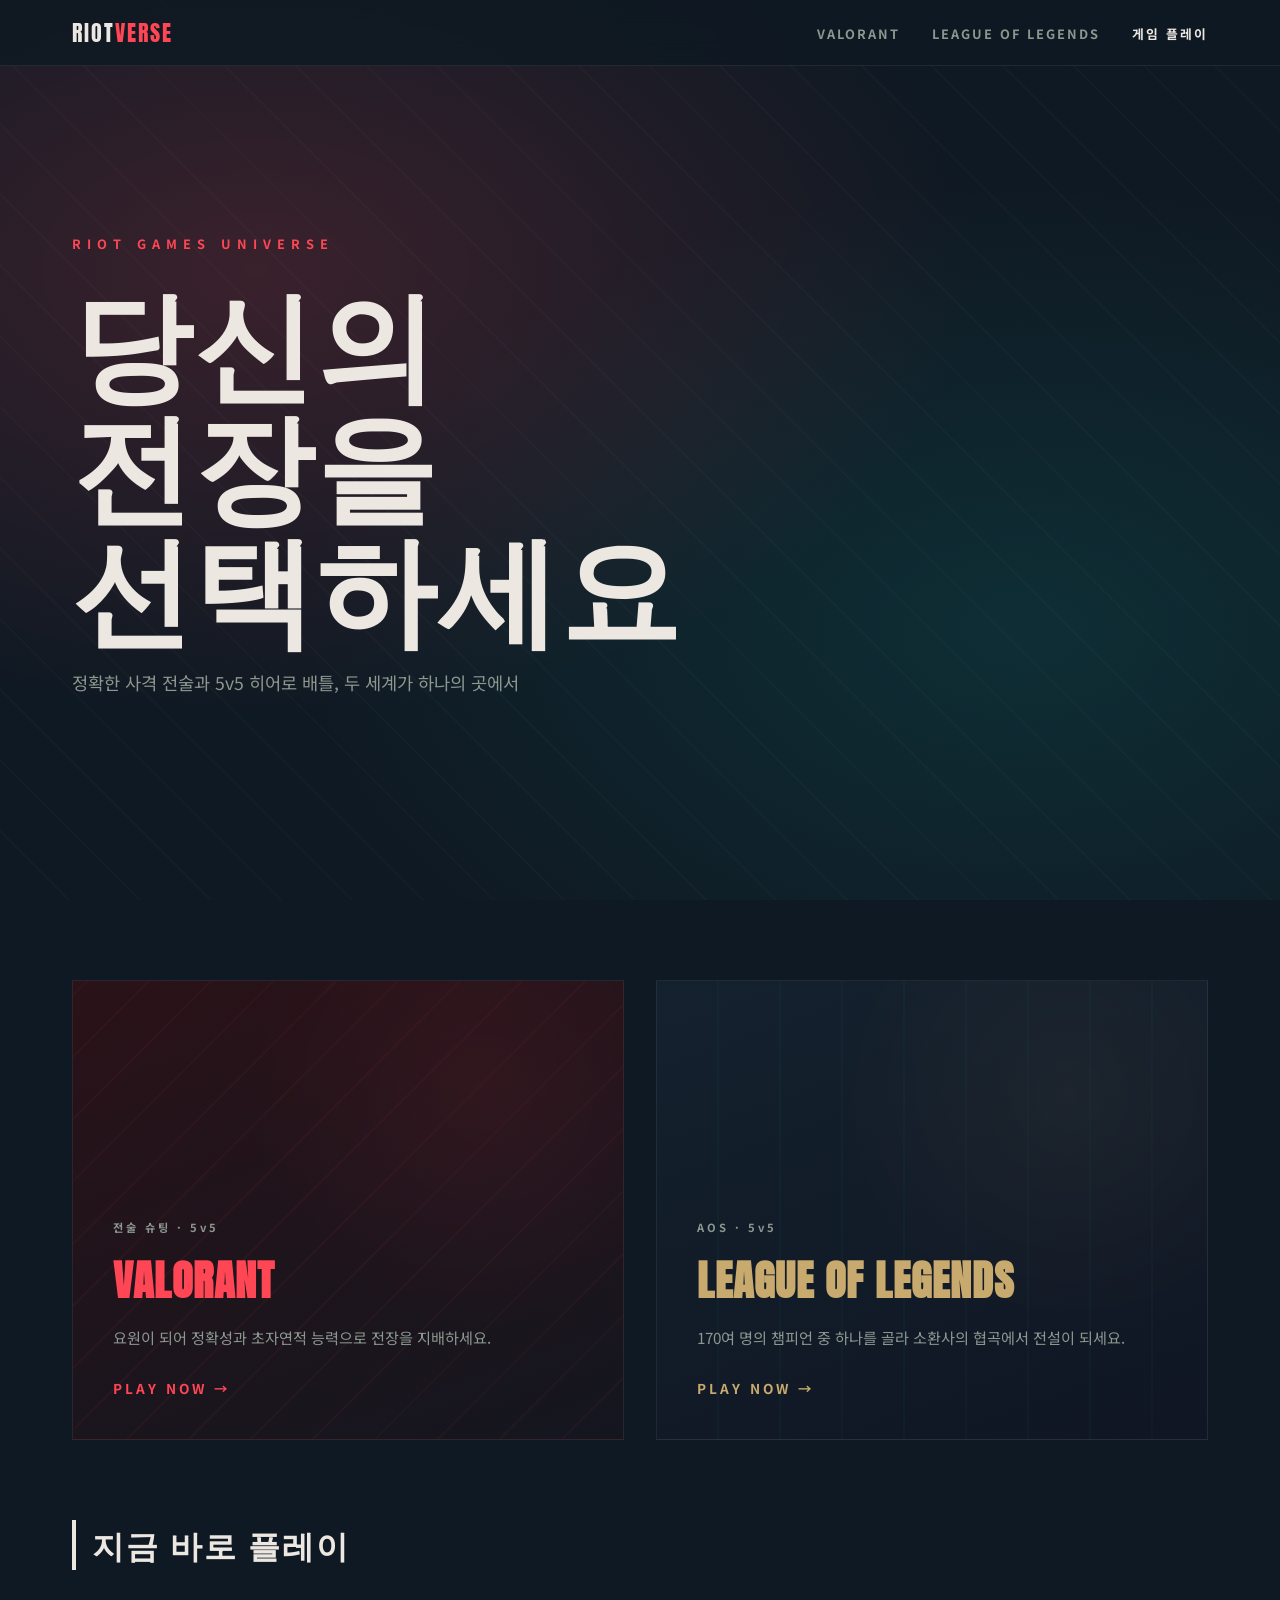
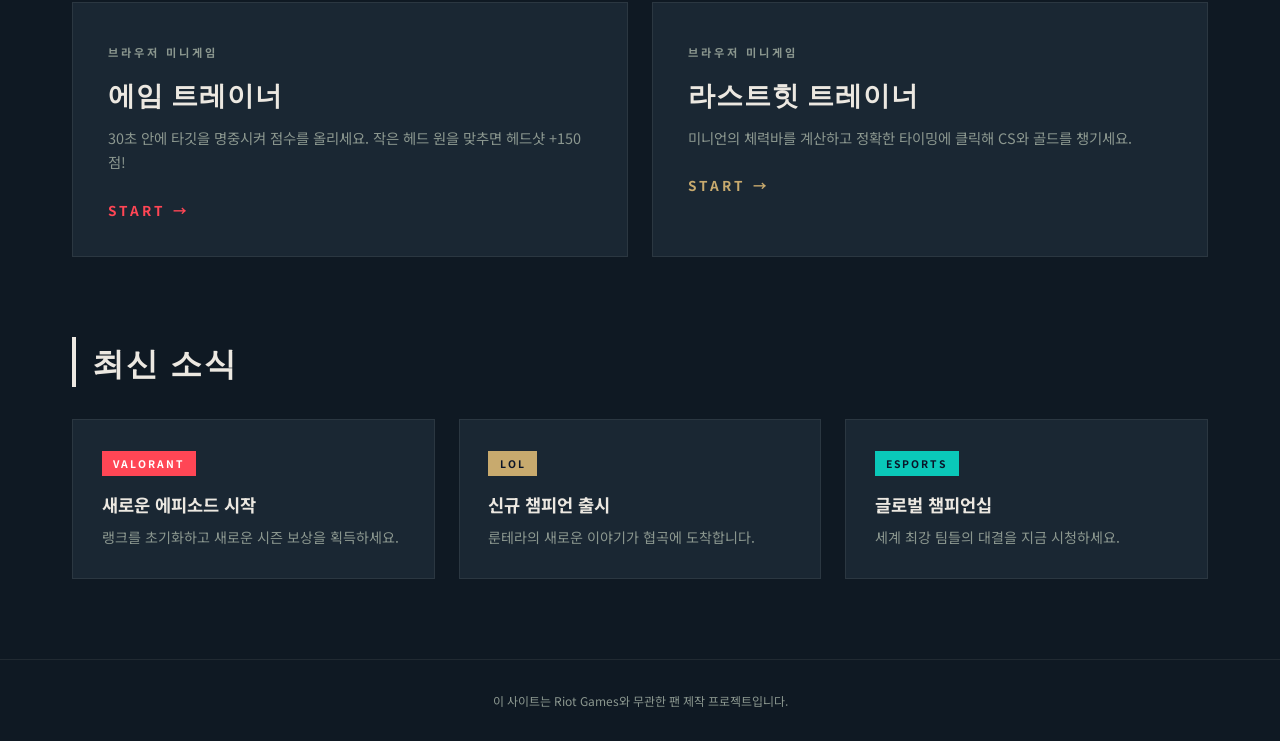
==== index.html @ 5a3990ec "Initial commit: game site" ====
<!DOCTYPE html>
<html lang="ko">
<head>
  <meta charset="UTF-8">
  <meta name="viewport" content="width=device-width, initial-scale=1.0">
  <title>RIOT VERSE — 발로란트 & 리그 오브 레전드</title>
  <link rel="preconnect" href="https://fonts.googleapis.com">
  <link href="https://fonts.googleapis.com/css2?family=Anton&family=Noto+Sans+KR:wght@300;400;700;900&display=swap" rel="stylesheet">
  <link rel="stylesheet" href="css/style.css">
</head>
<body>
  <nav class="navbar">
    <div class="nav-inner">
      <a href="index.html" class="logo">RIOT<span>VERSE</span></a>
      <ul class="nav-links">
        <li><a href="valorant.html" class="nav-link val">VALORANT</a></li>
        <li><a href="lol.html" class="nav-link lol">LEAGUE OF LEGENDS</a></li>
        <li><a href="#play" class="nav-link play-link">게임 플레이</a></li>
      </ul>
    </div>
  </nav>

  <header class="hero">
    <div class="hero-bg"></div>
    <div class="hero-content">
      <p class="hero-kicker">RIOT GAMES UNIVERSE</p>
      <h1 class="hero-title">당신의<br>전장을<br>선택하세요</h1>
      <p class="hero-sub">정확한 사격 전술과 5v5 히어로 배틀, 두 세계가 하나의 곳에서</p>
    </div>
  </header>

  <main>
    <section class="game-grid">
      <a href="valorant.html" class="game-card valorant-card">
        <div class="game-card-bg"></div>
        <div class="game-card-content">
          <span class="genre-tag">전술 슈팅 · 5v5</span>
          <h2>VALORANT</h2>
          <p>요원이 되어 정확성과 초자연적 능력으로 전장을 지배하세요.</p>
          <span class="play-btn">PLAY NOW →</span>
        </div>
      </a>

      <a href="lol.html" class="game-card lol-card">
        <div class="game-card-bg"></div>
        <div class="game-card-content">
          <span class="genre-tag">AOS · 5v5</span>
          <h2>LEAGUE OF LEGENDS</h2>
          <p>170여 명의 챔피언 중 하나를 골라 소환사의 협곡에서 전설이 되세요.</p>
          <span class="play-btn">PLAY NOW →</span>
        </div>
      </a>
    </section>

    <section class="play-section" id="play">
      <h3 class="section-title">지금 바로 플레이</h3>
      <div class="play-grid">
        <a href="play-valorant.html" class="play-card val-p">
          <span class="genre-tag">브라우저 미니게임</span>
          <h4>에임 트레이너</h4>
          <p>30초 안에 타깃을 명중시켜 점수를 올리세요. 작은 헤드 원을 맞추면 헤드샷 +150점!</p>
          <span class="play-btn">START →</span>
        </a>
        <a href="play-lol.html" class="play-card lol-p">
          <span class="genre-tag">브라우저 미니게임</span>
          <h4>라스트힛 트레이너</h4>
          <p>미니언의 체력바를 계산하고 정확한 타이밍에 클릭해 CS와 골드를 챙기세요.</p>
          <span class="play-btn">START →</span>
        </a>
      </div>
    </section>

    <section class="news-section">
      <h3 class="section-title">최신 소식</h3>
      <div class="news-grid">
        <a href="valorant.html" class="news-card">
          <span class="news-tag val">VALORANT</span>
          <h4>새로운 에피소드 시작</h4>
          <p>랭크를 초기화하고 새로운 시즌 보상을 획득하세요.</p>
        </a>
        <a href="lol.html" class="news-card">
          <span class="news-tag lol">LOL</span>
          <h4>신규 챔피언 출시</h4>
          <p>룬테라의 새로운 이야기가 협곡에 도착합니다.</p>
        </a>
        <div class="news-card">
          <span class="news-tag esports">ESPORTS</span>
          <h4>글로벌 챔피언십</h4>
          <p>세계 최강 팀들의 대결을 지금 시청하세요.</p>
        </div>
      </div>
    </section>
  </main>

  <footer class="footer">
    <p>이 사이트는 Riot Games와 무관한 팬 제작 프로젝트입니다.</p>
  </footer>

  <script src="js/main.js"></script>
</body>
</html>
---- css/style.css ----
:root {
  --bg: #0f1923;
  --bg-soft: #1a2733;
  --text: #ece8e1;
  --muted: #8b978f;
  --val-red: #ff4655;
  --val-dark: #bd3944;
  --lol-gold: #c8aa6e;
  --lol-blue: #0ac8b9;
  --lol-dark: #0a1428;
}

* { margin: 0; padding: 0; box-sizing: border-box; }

html { scroll-behavior: smooth; }

body {
  font-family: 'Noto Sans KR', sans-serif;
  background: var(--bg);
  color: var(--text);
  overflow-x: hidden;
}

/* ===== NAVBAR ===== */
.navbar {
  position: fixed;
  top: 0; left: 0; right: 0;
  z-index: 100;
  background: rgba(15, 25, 35, 0.85);
  backdrop-filter: blur(12px);
  border-bottom: 1px solid rgba(236, 232, 225, 0.08);
}
.nav-inner {
  max-width: 1200px;
  margin: 0 auto;
  padding: 1rem 2rem;
  display: flex;
  justify-content: space-between;
  align-items: center;
}
.logo {
  font-family: 'Anton', sans-serif;
  font-size: 1.4rem;
  color: var(--text);
  text-decoration: none;
  letter-spacing: 2px;
}
.logo span { color: var(--val-red); }
.nav-links { list-style: none; display: flex; gap: 2rem; }
.nav-link {
  font-size: 0.8rem;
  font-weight: 700;
  letter-spacing: 2px;
  text-decoration: none;
  padding: 0.4rem 0;
  position: relative;
  color: var(--muted);
  transition: color 0.2s;
}
.nav-link::after {
  content: '';
  position: absolute;
  left: 0; bottom: 0;
  width: 0; height: 2px;
  transition: width 0.25s;
}
.nav-link.val::after { background: var(--val-red); }
.nav-link.lol::after { background: var(--lol-gold); }
.nav-link.val:hover, .nav-link.val.active { color: var(--val-red); }
.nav-link.lol:hover, .nav-link.lol.active { color: var(--lol-gold); }
.nav-link:hover::after, .nav-link.active::after { width: 100%; }

/* ===== HERO ===== */
.hero {
  min-height: 100vh;
  display: flex;
  align-items: center;
  position: relative;
}
.hero-bg {
  position: absolute;
  inset: 0;
  background:
    radial-gradient(ellipse at 20% 30%, rgba(255, 70, 85, 0.18), transparent 50%),
    radial-gradient(ellipse at 80% 70%, rgba(10, 200, 185, 0.12), transparent 50%),
    repeating-linear-gradient(45deg, transparent 0 48px, rgba(236,232,225,0.02) 48px 50px),
    var(--bg);
}
.hero-content {
  position: relative;
  max-width: 1200px;
  margin: 0 auto;
  padding: 6rem 2rem 4rem;
  width: 100%;
}
.hero-kicker {
  font-size: 0.8rem;
  font-weight: 700;
  letter-spacing: 6px;
  color: var(--val-red);
  margin-bottom: 1.5rem;
}
.hero-title {
  font-family: 'Anton', sans-serif;
  font-size: clamp(3.5rem, 10vw, 7.5rem);
  line-height: 1.02;
  letter-spacing: 2px;
  text-transform: uppercase;
}
.hero-sub {
  margin-top: 1.5rem;
  color: var(--muted);
  font-size: 1.1rem;
  max-width: 480px;
  line-height: 1.7;
}

/* ===== GAME HERO (subpages) ===== */
.game-hero {
  min-height: 70vh;
  display: flex;
  align-items: flex-end;
  position: relative;
  padding-bottom: 4rem;
}
.val-hero {
  background:
    radial-gradient(ellipse at 70% 20%, rgba(255, 70, 85, 0.25), transparent 55%),
    linear-gradient(160deg, #1c1c24 0%, var(--bg) 70%);
}
.lol-hero {
  background:
    radial-gradient(ellipse at 70% 20%, rgba(200, 170, 110, 0.18), transparent 55%),
    radial-gradient(ellipse at 20% 80%, rgba(10, 200, 185, 0.1), transparent 50%),
    linear-gradient(160deg, var(--lol-dark) 0%, var(--bg) 70%);
}
.hero-actions {
  display: flex;
  gap: 1rem;
  margin-top: 2.5rem;
  flex-wrap: wrap;
}

/* ===== BUTTONS ===== */
.cta-btn {
  display: inline-block;
  padding: 0.9rem 2.2rem;
  font-family: 'Noto Sans KR', sans-serif;
  font-size: 0.9rem;
  font-weight: 700;
  letter-spacing: 2px;
  text-decoration: none;
  text-transform: uppercase;
  transition: transform 0.2s, box-shadow 0.2s, background 0.2s, color 0.2s;
  clip-path: polygon(8px 0, 100% 0, 100% calc(100% - 8px), calc(100% - 8px) 100%, 0 100%, 0 8px);
}
.cta-btn:hover { transform: translateY(-3px); }
.val-btn { background: var(--val-red); color: #fff; }
.val-btn:hover { box-shadow: 0 8px 30px rgba(255, 70, 85, 0.4); }
.lol-btn { background: var(--lol-gold); color: #0a1428; }
.lol-btn:hover { box-shadow: 0 8px 30px rgba(200, 170, 110, 0.4); }
.ghost-btn {
  background: transparent;
  color: var(--text);
  border: 1px solid rgba(236, 232, 225, 0.35);
}
.ghost-btn:hover { border-color: var(--text); background: rgba(236,232,225,0.06); }

/* ===== GAME GRID (home) ===== */
.game-grid {
  max-width: 1200px;
  margin: 0 auto;
  padding: 5rem 2rem;
  display: grid;
  grid-template-columns: repeat(auto-fit, minmax(340px, 1fr));
  gap: 2rem;
}
.game-card {
  position: relative;
  min-height: 460px;
  display: flex;
  align-items: flex-end;
  text-decoration: none;
  overflow: hidden;
  border: 1px solid rgba(236, 232, 225, 0.08);
  transition: transform 0.3s, box-shadow 0.3s;
}
.game-card:hover { transform: translateY(-8px); }
.valorant-card { background: linear-gradient(160deg, #2a1218 0%, #14161f 100%); }
.valorant-card:hover { box-shadow: 0 20px 60px rgba(255, 70, 85, 0.25); }
.lol-card { background: linear-gradient(160deg, #14212e 0%, #101623 100%); }
.lol-card:hover { box-shadow: 0 20px 60px rgba(200, 170, 110, 0.2); }
.game-card-bg { position: absolute; inset: 0; opacity: 0.14; transition: opacity 0.3s, transform 0.4s; }
.valorant-card .game-card-bg {
  background:
    radial-gradient(circle at 75% 25%, rgba(255,70,85,0.5), transparent 45%),
    repeating-linear-gradient(-45deg, transparent 0 42px, rgba(255,70,85,0.35) 42px 44px);
}
.lol-card .game-card-bg {
  background:
    radial-gradient(circle at 75% 25%, rgba(200,170,110,0.4), transparent 45%),
    repeating-linear-gradient(90deg, transparent 0 60px, rgba(10,200,185,0.25) 60px 62px);
}
.game-card:hover .game-card-bg { opacity: 0.25; transform: scale(1.05); }
.game-card-content {
  position: relative;
  padding: 2.5rem;
  width: 100%;
}
.genre-tag {
  font-size: 0.7rem;
  font-weight: 700;
  letter-spacing: 3px;
  color: var(--muted);
}
.game-card h2 {
  font-family: 'Anton', sans-serif;
  font-size: 2.6rem;
  letter-spacing: 1px;
  margin: 0.8rem 0;
}
.valorant-card h2 { color: var(--val-red); }
.lol-card h2 { color: var(--lol-gold); }
.game-card p { color: var(--muted); line-height: 1.7; margin-bottom: 1.5rem; font-size: 0.95rem; }
.play-btn {
  font-weight: 700;
  font-size: 0.85rem;
  letter-spacing: 3px;
  color: var(--text);
}
.valorant-card .play-btn { color: var(--val-red); }
.lol-card .play-btn { color: var(--lol-gold); }

/* ===== NEWS ===== */
.news-section { max-width: 1200px; margin: 0 auto; padding: 0 2rem 5rem; }
.section-title {
  font-family: 'Anton', sans-serif;
  font-size: 2rem;
  letter-spacing: 2px;
  text-transform: uppercase;
  margin-bottom: 2rem;
  padding-left: 1rem;
  border-left: 4px solid var(--text);
}
.val-title { border-color: var(--val-red); }
.lol-title { border-color: var(--lol-gold); }
.news-grid { display: grid; grid-template-columns: repeat(auto-fit, minmax(280px, 1fr)); gap: 1.5rem; }
.news-card {
  display: block;
  background: var(--bg-soft);
  border: 1px solid rgba(236, 232, 225, 0.08);
  padding: 1.8rem;
  text-decoration: none;
  color: var(--text);
  transition: transform 0.25s, border-color 0.25s;
}
.news-card:hover { transform: translateY(-5px); border-color: rgba(236, 232, 225, 0.25); }
.news-tag {
  display: inline-block;
  font-size: 0.65rem;
  font-weight: 700;
  letter-spacing: 2px;
  padding: 0.3rem 0.7rem;
  margin-bottom: 1rem;
  color: #fff;
}
.news-tag.val { background: var(--val-red); }
.news-tag.lol { background: var(--lol-gold); color: #0a1428; }
.news-tag.esports { background: var(--lol-blue); color: #0a1428; }
.news-card h4 { margin-bottom: 0.6rem; font-size: 1.1rem; }
.news-card p { color: var(--muted); font-size: 0.88rem; line-height: 1.6; }

/* ===== SECTIONS (subpages) ===== */
.section { max-width: 1200px; margin: 0 auto; padding: 4.5rem 2rem; }

.filter-bar {
  display: flex;
  flex-wrap: wrap;
  gap: 0.7rem;
  margin-bottom: 2.5rem;
}
.filter-btn {
  font-family: inherit;
  font-size: 0.8rem;
  font-weight: 700;
  letter-spacing: 1px;
  padding: 0.55rem 1.3rem;
  background: transparent;
  color: var(--muted);
  border: 1px solid rgba(236, 232, 225, 0.2);
  cursor: pointer;
  transition: all 0.2s;
  clip-path: polygon(6px 0, 100% 0, 100% calc(100% - 6px), calc(100% - 6px) 100%, 0 100%, 0 6px);
}
.val-body .filter-btn:hover, .val-body .filter-btn.active {
  background: var(--val-red); border-color: var(--val-red); color: #fff;
}
.lol-body .filter-btn:hover, .lol-body .filter-btn.active {
  background: var(--lol-gold); border-color: var(--lol-gold); color: #0a1428;
}

/* ===== AGENT CARDS ===== */
.agent-grid {
  display: grid;
  grid-template-columns: repeat(auto-fill, minmax(240px, 1fr));
  gap: 1.5rem;
}
.agent-card {
  background: var(--bg-soft);
  border: 1px solid rgba(236, 232, 225, 0.08);
  overflow: hidden;
  transition: transform 0.25s, border-color 0.25s, box-shadow 0.25s;
}
.agent-card:hover {
  transform: translateY(-6px);
  border-color: var(--val-red);
  box-shadow: 0 14px 40px rgba(255, 70, 85, 0.18);
}
.agent-art {
  height: 220px;
  position: relative;
  display: flex;
  align-items: center;
  justify-content: center;
}
.agent-art::before {
  font-family: 'Anton', sans-serif;
  font-size: 5rem;
  color: rgba(236, 232, 225, 0.9);
  text-shadow: 0 0 30px rgba(0,0,0,0.6);
  z-index: 2;
}
.agent-art::after {
  content: '';
  position: absolute;
  inset: 0;
  background: repeating-linear-gradient(45deg, transparent 0 20px, rgba(0,0,0,0.12) 20px 22px);
}
.jett   { background: linear-gradient(150deg, #4a6fa5, #1d2c3f); }
.jett::before   { content: 'JETT'; }
.phoenix { background: linear-gradient(150deg, #e8702a, #3a1a0f); }
.phoenix::before { content: 'PHX'; }
.reyna  { background: linear-gradient(150deg, #a23b8f, #2c0f28); }
.reyna::before  { content: 'REYNA'; }
.sova   { background: linear-gradient(150deg, #4a7fb5, #10222f); }
.sova::before   { content: 'SOVA'; }
.brimstone { background: linear-gradient(150deg, #b5793a, #2f1c0d); }
.brimstone::before { content: 'BRIM'; }
.viper  { background: linear-gradient(150deg, #3ba16f, #0d2417); }
.viper::before  { content: 'VIPER'; }
.sage   { background: linear-gradient(150deg, #7fb8c9, #142730); }
.sage::before   { content: 'SAGE'; }
.cypher { background: linear-gradient(150deg, #9a9a9a, #22222a); }
.cypher::before { content: 'CYPH'; }

.agent-info { padding: 1.4rem; }
.role-tag {
  font-size: 0.65rem;
  font-weight: 700;
  letter-spacing: 2px;
  color: var(--val-red);
}
.agent-info h4 { font-family: 'Anton', sans-serif; font-size: 1.5rem; letter-spacing: 1px; margin: 0.5rem 0; }
.agent-info p { color: var(--muted); font-size: 0.85rem; line-height: 1.6; }

/* ===== MAPS ===== */
.maps-section { background: rgba(26, 39, 51, 0.35); }
.map-grid {
  display: grid;
  grid-template-columns: repeat(auto-fill, minmax(250px, 1fr));
  gap: 1.5rem;
}
.map-card {
  border: 1px solid rgba(236, 232, 225, 0.08);
  overflow: hidden;
  transition: transform 0.25s, border-color 0.25s;
}
.map-card:hover { transform: translateY(-5px); border-color: var(--val-red); }
.map-art {
  height: 160px;
  position: relative;
  display: flex;
  align-items: center;
  justify-content: center;
}
.map-art::before {
  font-family: 'Anton', sans-serif;
  font-size: 2.4rem;
  color: rgba(255, 255, 255, 0.92);
  letter-spacing: 3px;
  text-shadow: 0 2px 20px rgba(0,0,0,0.6);
}
.ascent { background: linear-gradient(140deg, #7ab0c9, #23405a); }
.ascent::before { content: 'ASCENT'; }
.bind   { background: linear-gradient(140deg, #d9a066, #4a2f16); }
.bind::before   { content: 'BIND'; }
.haven  { background: linear-gradient(140deg, #9db87a, #2f4223); }
.haven::before  { content: 'HAVEN'; }
.split  { background: linear-gradient(140deg, #c97a8f, #3f1f2c); }
.split::before  { content: 'SPLIT'; }
.map-card h4 { font-family: 'Anton', sans-serif; letter-spacing: 1px; padding: 1rem 1.2rem 0.2rem; font-size: 1.2rem; }
.map-card p { color: var(--muted); font-size: 0.82rem; padding: 0 1.2rem 1.2rem; }

/* ===== CHAMPION CARDS ===== */
.champion-grid {
  display: grid;
  grid-template-columns: repeat(auto-fill, minmax(230px, 1fr));
  gap: 1.5rem;
}
.champion-card {
  background: linear-gradient(170deg, #101a2e 0%, var(--bg-soft) 100%);
  border: 1px solid rgba(200, 170, 110, 0.15);
  overflow: hidden;
  transition: transform 0.25s, border-color 0.25s, box-shadow 0.25s;
}
.champion-card:hover {
  transform: translateY(-6px);
  border-color: var(--lol-gold);
  box-shadow: 0 14px 40px rgba(200, 170, 110, 0.2);
}
.champion-art {
  height: 210px;
  position: relative;
  display: flex;
  align-items: center;
  justify-content: center;
}
.champion-art::before {
  font-family: 'Anton', sans-serif;
  font-size: 4.4rem;
  color: rgba(236, 232, 225, 0.95);
  letter-spacing: 2px;
  text-shadow: 0 0 30px rgba(0,0,0,0.7);
  z-index: 2;
}
.champion-art::after {
  content: '';
  position: absolute;
  inset: 0;
  background: radial-gradient(circle at 50% 120%, rgba(200,170,110,0.25), transparent 60%);
}
.ahri   { background: linear-gradient(150deg, #e88fb0, #3f1425); }
.ahri::before   { content: 'AHRI'; }
.yasuo  { background: linear-gradient(150deg, #d94f4f, #2b1010); }
.yasuo::before  { content: 'YASUO'; }
.lux    { background: linear-gradient(150deg, #f0d47a, #42310a); }
.lux::before    { content: 'LUX'; }
.jinx   { background: linear-gradient(150deg, #7ec8e3, #1f3a4a); }
.jinx::before   { content: 'JINX'; }
.zed    { background: linear-gradient(150deg, #8a8a8a, #16161c); }
.zed::before    { content: 'ZED'; }
.garen  { background: linear-gradient(150deg, #5f7fc9, #131f3a); }
.garen::before  { content: 'GAREN'; }
.thresh { background: linear-gradient(150deg, #6fb8a8, #10302a); }
.thresh::before { content: 'THRESH'; }
.sona   { background: linear-gradient(150deg, #c9a3d9, #2e1a3a); }
.sona::before   { content: 'SONA'; }
.darius { background: linear-gradient(150deg, #c93a3a, #2a0f0f); }
.darius::before { content: 'DARIUS'; }
.champion-info { padding: 1.4rem; }
.champion-info .role-tag { color: var(--lol-gold); }
.champion-info h4 { font-family: 'Anton', sans-serif; font-size: 1.5rem; letter-spacing: 1px; margin: 0.5rem 0; }
.champion-info p { color: var(--muted); font-size: 0.85rem; line-height: 1.6; }

/* ===== POSITIONS ===== */
.position-section { background: rgba(26, 39, 51, 0.35); }
.position-grid {
  display: grid;
  grid-template-columns: repeat(auto-fit, minmax(190px, 1fr));
  gap: 1.2rem;
}
.position-card {
  background: linear-gradient(170deg, #101a2e, var(--bg-soft));
  border: 1px solid rgba(200, 170, 110, 0.15);
  padding: 1.6rem 1.4rem;
  text-align: center;
  transition: transform 0.25s, border-color 0.25s;
}
.position-card:hover { transform: translateY(-5px); border-color: var(--lol-gold); }
.pos-icon { font-size: 1.8rem; }
.position-card h4 { font-family: 'Anton', sans-serif; letter-spacing: 2px; margin: 0.7rem 0 0.4rem; }
.position-card p { color: var(--muted); font-size: 0.8rem; line-height: 1.6; }

/* ===== CTA ===== */
.cta-section { text-align: center; padding-top: 5rem; padding-bottom: 6rem; }
.cta-section h3 {
  font-family: 'Anton', sans-serif;
  font-size: 2.4rem;
  letter-spacing: 2px;
  margin-bottom: 1rem;
}
.cta-section p { color: var(--muted); margin-bottom: 2.2rem; }
.cta-section .cta-btn { margin: 0.5rem; }

/* ===== FOOTER ===== */
.footer {
  border-top: 1px solid rgba(236, 232, 225, 0.08);
  padding: 2rem;
  text-align: center;
  color: var(--muted);
  font-size: 0.75rem;
}

/* ===== ANIMATION ===== */
.reveal {
  opacity: 0;
  transform: translateY(30px);
  transition: opacity 0.6s ease, transform 0.6s ease;
}
.reveal.visible { opacity: 1; transform: translateY(0); }

@media (max-width: 640px) {
  .nav-inner { padding: 0.9rem 1.2rem; }
  .nav-links { gap: 1.1rem; }
  .nav-link { font-size: 0.65rem; letter-spacing: 1px; }
  .hero-content { padding: 5.5rem 1.2rem 3rem; }
  .section { padding: 3rem 1.2rem; }
  .game-card-content { padding: 1.6rem; }
}

/* ===== NAV PLAY LINK ===== */
.nav-link.play-link { color: var(--text); }
.nav-link.play-link::after { background: var(--text); }
.nav-link.play-link:hover, .nav-link.play-link.active { color: var(--text); }

/* ===== PLAY SECTION (home) ===== */
.play-section { max-width: 1200px; margin: 0 auto; padding: 0 2rem 5rem; }
.play-grid { display: grid; grid-template-columns: repeat(auto-fit, minmax(300px, 1fr)); gap: 1.5rem; }
.play-card {
  display: block;
  background: var(--bg-soft);
  border: 1px solid rgba(236, 232, 225, 0.08);
  padding: 2.2rem;
  text-decoration: none;
  color: var(--text);
  transition: transform 0.25s, border-color 0.25s, box-shadow 0.25s;
}
.play-card:hover { transform: translateY(-6px); }
.val-p:hover { border-color: var(--val-red); box-shadow: 0 14px 40px rgba(255, 70, 85, 0.18); }
.lol-p:hover { border-color: var(--lol-gold); box-shadow: 0 14px 40px rgba(200, 170, 110, 0.18); }
.play-card h4 { font-family: 'Anton', sans-serif; font-size: 1.7rem; letter-spacing: 1px; margin: 0.7rem 0; }
.play-card p { color: var(--muted); font-size: 0.9rem; line-height: 1.7; margin-bottom: 1.4rem; }
.val-p .play-btn { color: var(--val-red); }
.lol-p .play-btn { color: var(--lol-gold); }

/* ===== MINI-GAME SHELL ===== */
.game-shell { max-width: 1100px; margin: 0 auto; padding: 7rem 2rem 4rem; }
.game-title { font-family: 'Anton', sans-serif; font-size: clamp(2rem, 5vw, 3.2rem); letter-spacing: 2px; text-transform: uppercase; }
.val-body .game-title { color: var(--val-red); }
.lol-body .game-title { color: var(--lol-gold); }
.game-desc { color: var(--muted); margin: 0.8rem 0 1.8rem; line-height: 1.7; font-size: 0.95rem; }
.game-hud { display: flex; gap: 1rem; flex-wrap: wrap; margin-bottom: 1.2rem; }
.hud-box {
  flex: 1; min-width: 110px;
  background: var(--bg-soft);
  border: 1px solid rgba(236, 232, 225, 0.08);
  padding: 0.7rem 0.5rem;
  text-align: center;
}
.hud-label { display: block; font-size: 0.6rem; font-weight: 700; letter-spacing: 2px; color: var(--muted); }
.hud-value { font-family: 'Anton', sans-serif; font-size: 1.5rem; display: block; margin-top: 0.2rem; }
.game-arena {
  position: relative;
  height: 64vh; min-height: 430px;
  overflow: hidden;
  border: 1px solid rgba(236, 232, 225, 0.12);
  user-select: none;
}
.val-arena {
  background:
    repeating-linear-gradient(0deg, transparent 0 39px, rgba(236, 232, 225, 0.04) 39px 40px),
    repeating-linear-gradient(90deg, transparent 0 39px, rgba(236, 232, 225, 0.04) 39px 40px),
    radial-gradient(ellipse at 50% 40%, #22303c 0%, #141d26 75%);
  cursor: crosshair;
}
.lol-arena { background: linear-gradient(180deg, #0d1b2a 0%, #16324a 54%, #1f4a3a 55%, #173a2c 100%); }

.game-overlay {
  position: absolute; inset: 0;
  background: rgba(10, 16, 24, 0.85);
  display: flex; align-items: center; justify-content: center;
  z-index: 10;
}
.game-overlay.hidden { display: none; }
.overlay-card { text-align: center; max-width: 460px; padding: 2rem; }
.overlay-card h2 { font-family: 'Anton', sans-serif; font-size: 2rem; letter-spacing: 2px; margin-bottom: 1rem; }
.overlay-card p { color: var(--muted); line-height: 1.9; margin-bottom: 1.8rem; font-size: 0.92rem; }
.overlay-card b { font-family: 'Anton', sans-serif; font-size: 1.25rem; color: #fff; letter-spacing: 1px; }

/* ===== AIM TRAINER ===== */
.target {
  position: absolute;
  width: 72px; height: 72px;
  border-radius: 50%;
  background: radial-gradient(circle at 50% 40%, #ff8a94 0%, #e04350 55%, #8c1f2a 100%);
  border: 3px solid #ffe1e4;
  box-shadow: 0 0 0 4px rgba(255, 70, 85, 0.25), 0 6px 24px rgba(0, 0, 0, 0.5);
  animation: tin 0.15s ease-out;
  cursor: crosshair;
}
@keyframes tin { from { transform: scale(0.3); opacity: 0; } to { transform: scale(1); opacity: 1; } }
.t-head {
  position: absolute; top: 5px; left: 50%;
  transform: translateX(-50%);
  width: 26px; height: 26px;
  border-radius: 50%;
  background: #ffe1e4;
  box-shadow: 0 0 10px rgba(255, 255, 255, 0.8);
  cursor: crosshair;
}
.t-head::after { content: ''; position: absolute; inset: 8px; border-radius: 50%; background: var(--val-red); }
.float-txt {
  position: absolute;
  font-family: 'Anton', sans-serif;
  font-size: 1.05rem;
  letter-spacing: 1px;
  pointer-events: none;
  z-index: 5;
  animation: fup 0.7s ease-out forwards;
}
@keyframes fup { to { transform: translateY(-46px); opacity: 0; } }
.hit-ring {
  position: absolute;
  width: 20px; height: 20px;
  border: 2px solid #fff;
  border-radius: 50%;
  pointer-events: none;
  animation: ring 0.3s ease-out forwards;
}
@keyframes ring { from { transform: scale(0.4); opacity: 1; } to { transform: scale(2.2); opacity: 0; } }

/* ===== LAST-HIT TRAINER ===== */
.lane-ground { position: absolute; left: 0; right: 0; bottom: 0; height: 46%; background: linear-gradient(180deg, rgba(46, 102, 74, 0), rgba(24, 64, 46, 0.6)); }
.tower { position: absolute; left: 18px; bottom: 12%; width: 64px; z-index: 3; pointer-events: none; }
.tower-body {
  width: 44px; height: 110px;
  margin: 0 auto;
  background: linear-gradient(180deg, #3b6fa0, #1d3a5c);
  position: relative;
  clip-path: polygon(30% 0, 70% 0, 100% 100%, 0 100%);
}
.tower-body::before {
  content: '';
  position: absolute; top: -18px; left: 50%;
  transform: translateX(-50%);
  width: 54px; height: 22px;
  background: #7fd4e8;
  clip-path: polygon(50% 0, 100% 100%, 0 100%);
}
.minion { position: absolute; width: 56px; z-index: 2; cursor: pointer; }
.minion:active { transform: scale(0.92); }
.minion .hpbar { height: 6px; background: rgba(0, 0, 0, 0.65); border: 1px solid rgba(0, 0, 0, 0.8); margin-bottom: 4px; }
.minion .hpfill { height: 100%; background: #2ecc71; transition: width 0.08s linear; }
.minion .hpfill.mid { background: #f1c40f; }
.minion .hpfill.low { background: #e74c3c; }
.minion-body {
  height: 44px;
  display: flex; align-items: center; justify-content: center;
  font-size: 0.62rem; font-weight: 700; letter-spacing: 1px;
  color: #fff;
  border: 1px solid rgba(255, 255, 255, 0.25);
}
.minion.melee .minion-body { background: linear-gradient(160deg, #3f7cc4, #1c3a63); }
.minion.caster .minion-body { background: linear-gradient(160deg, #8a5fc9, #3a2163); }
.minion.cannon { width: 64px; }
.minion.cannon .minion-body { background: linear-gradient(160deg, #c8aa6e, #6b5327); height: 56px; }
.minion.dead { animation: mdl 0.25s ease-out forwards; }
@keyframes mdl { to { transform: translateY(10px) scale(0.6); opacity: 0; } }
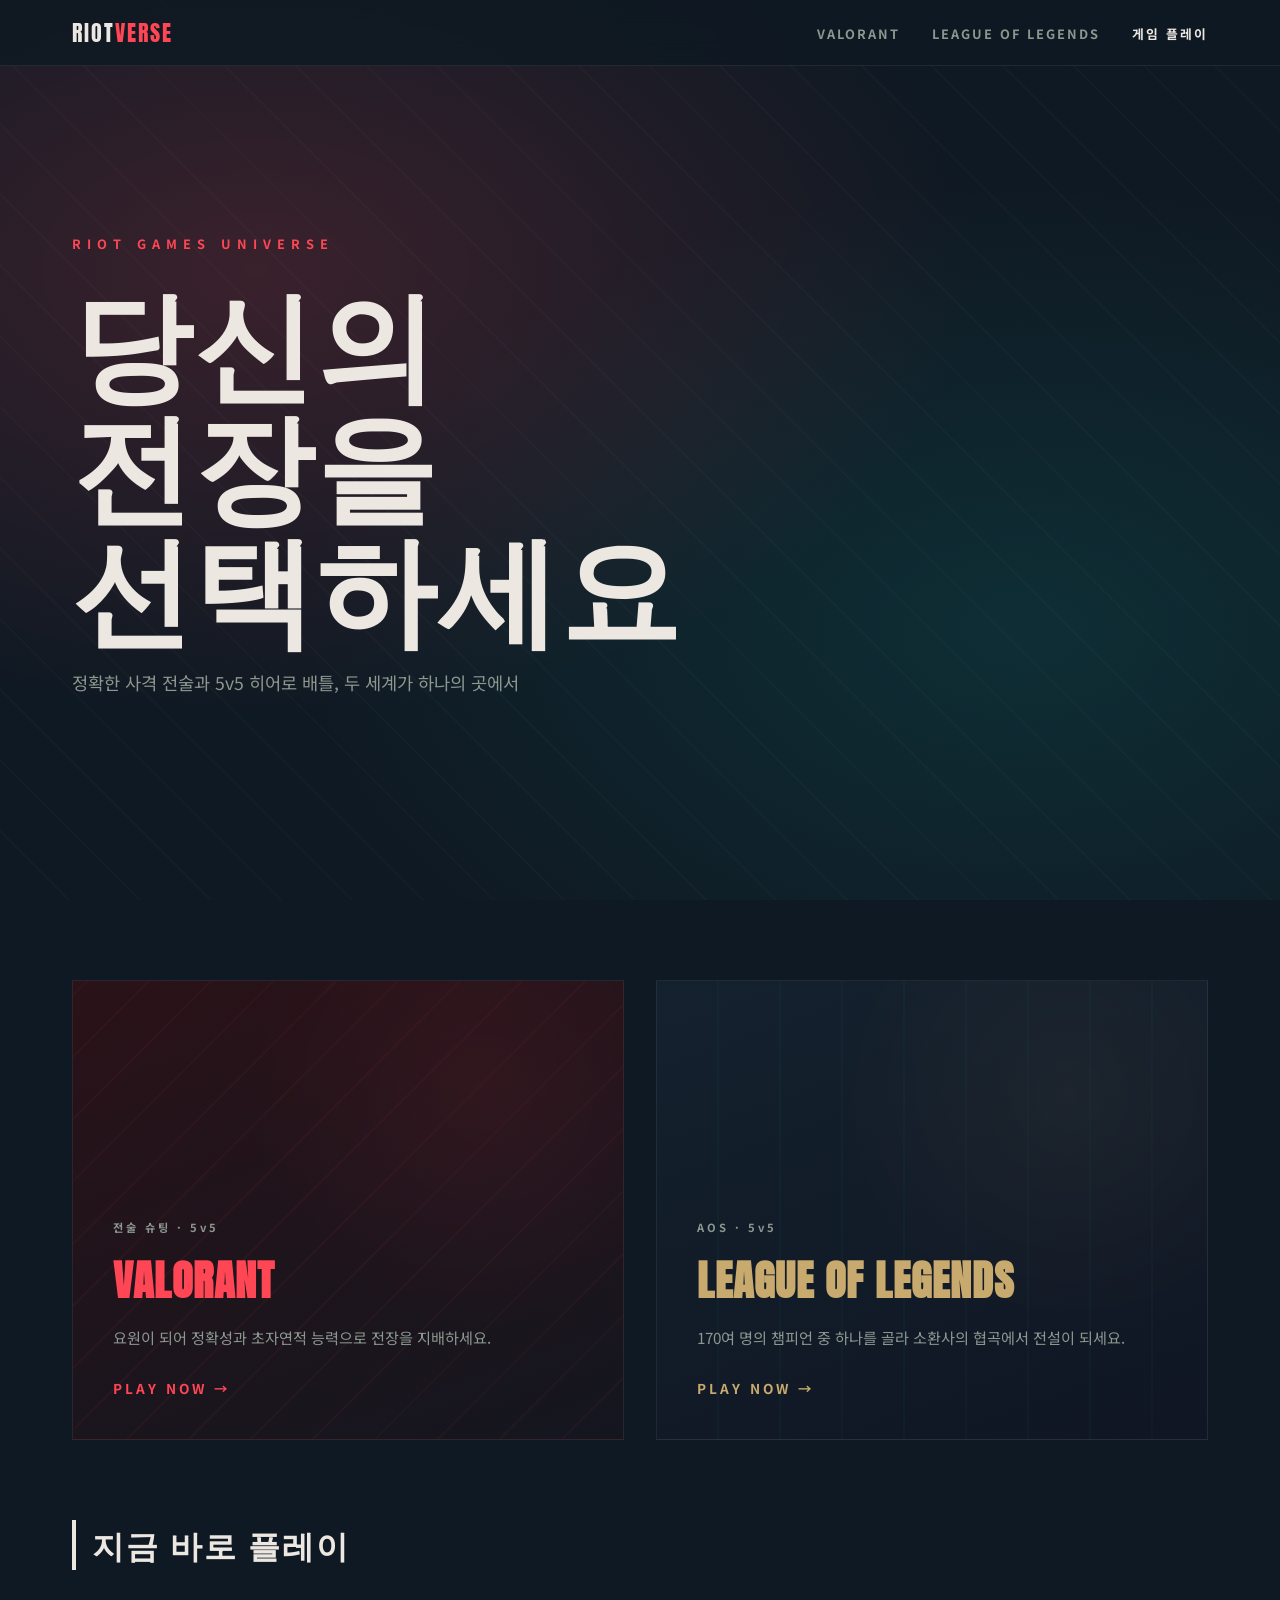
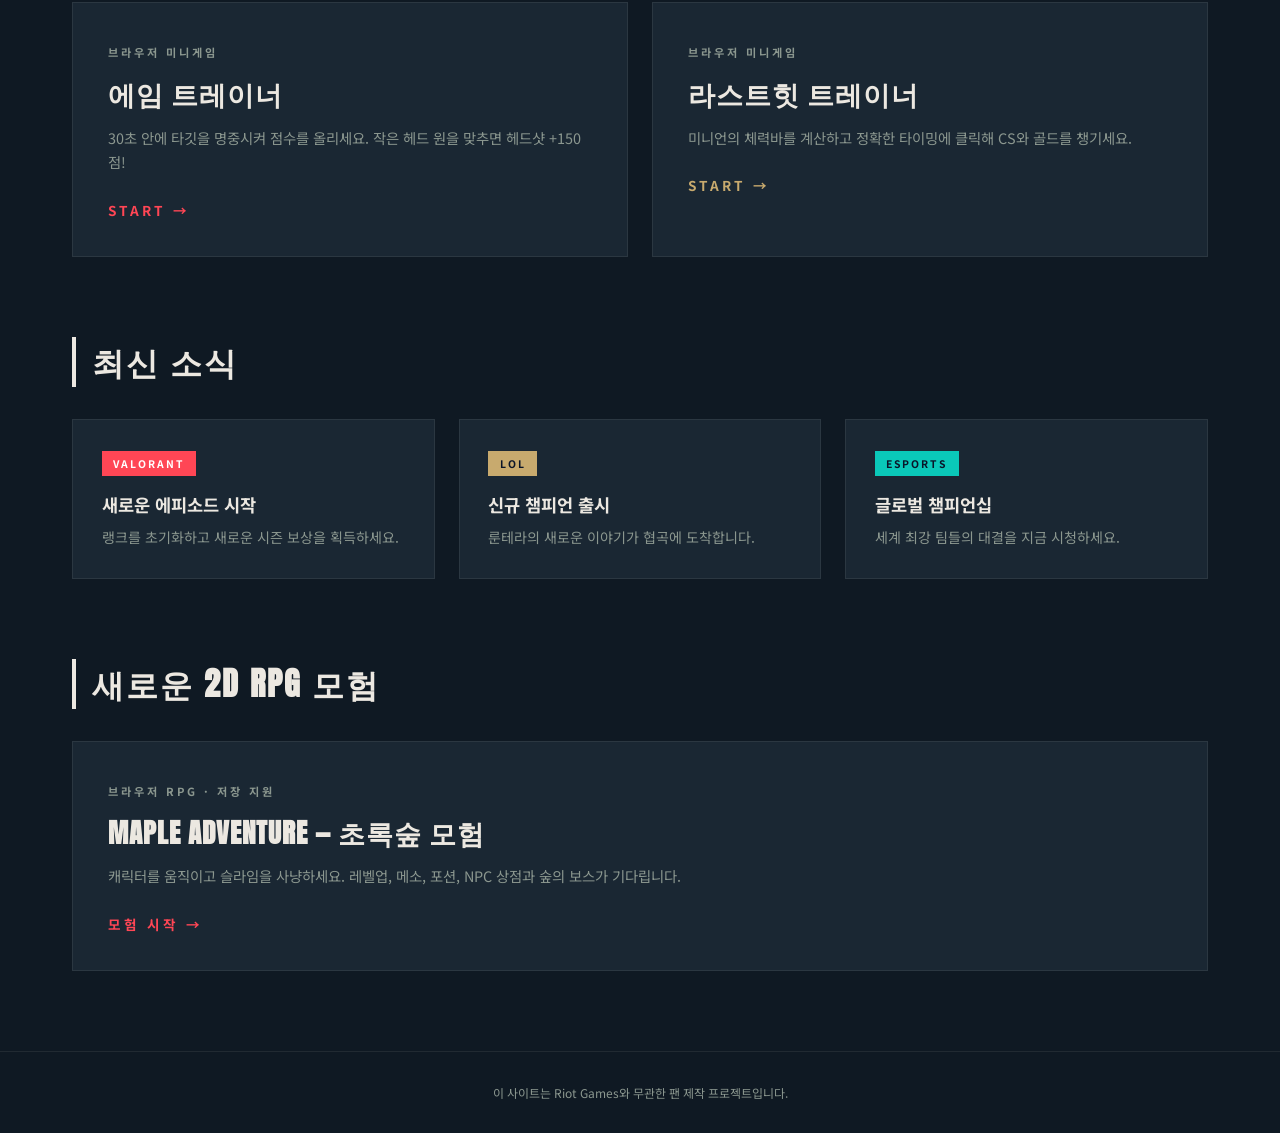
==== commit 4de669dd: "Add Maple Adventure entry to game-site home page" ====
--- a/index.html
+++ b/index.html
@@ -90,6 +90,19 @@
         </div>
       </div>
     </section>
+  
+    <section class="play-section" id="maple-adventure">
+      <h3 class="section-title">새로운 2D RPG 모험</h3>
+      <div class="play-grid">
+        <a href="maple-rpg/" class="play-card val-p">
+          <span class="genre-tag">브라우저 RPG · 저장 지원</span>
+          <h4>MAPLE ADVENTURE — 초록숲 모험</h4>
+          <p>캐릭터를 움직이고 슬라임을 사냥하세요. 레벨업, 메소, 포션, NPC 상점과 숲의 보스가 기다립니다.</p>
+          <span class="play-btn">모험 시작 →</span>
+        </a>
+      </div>
+    </section>
+
   </main>
 
   <footer class="footer">
